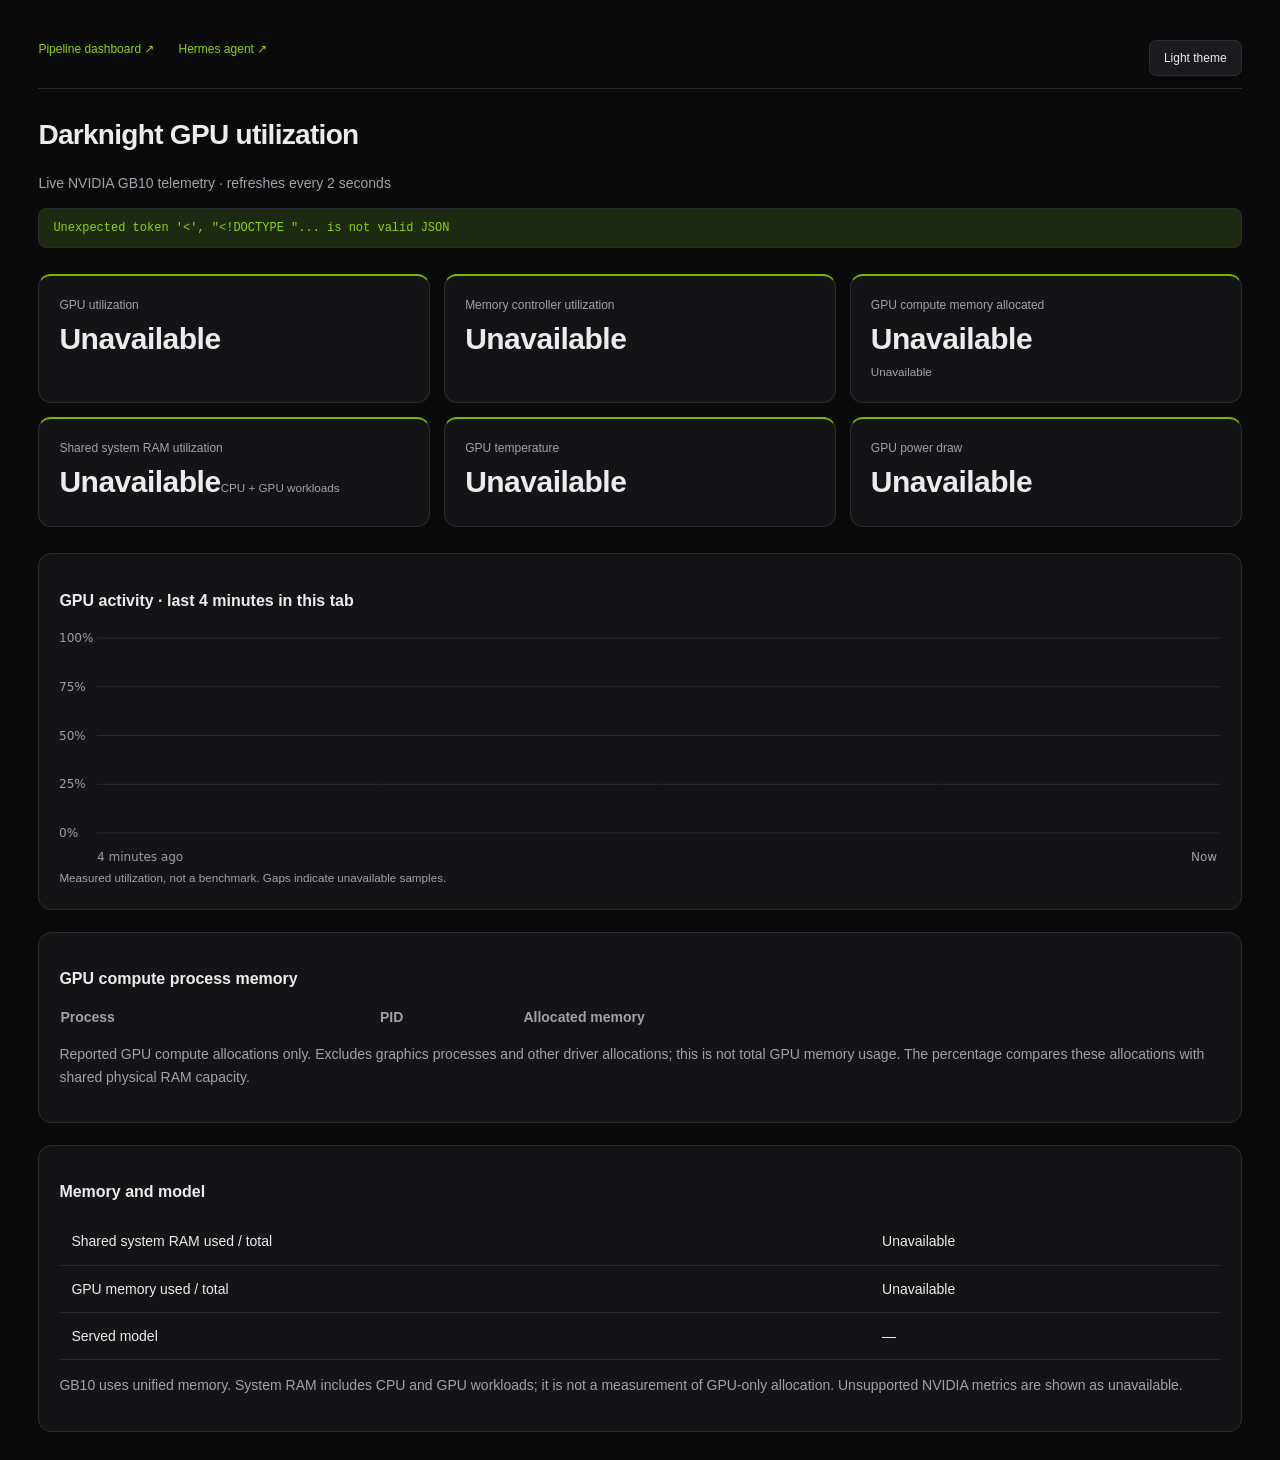
==== agent_interface/dashboard/gpu.html @ 987111ee "Add researcher agent interface with Hermes tools and GPU dashboard" ====
<!doctype html><html lang="en"><head><meta charset="utf-8"><meta name="viewport" content="width=device-width,initial-scale=1"><title>GPU utilization · Darknight</title><style>
*{box-sizing:border-box}body{background:#0c111b;color:#e8edf6;font:15px/1.6 system-ui;margin:0;padding:36px 5vw}main{max-width:1200px;margin:auto}a{color:#8ce6bf;margin-right:20px}h1{font-size:34px;margin:8px 0}p,small{color:#9aaac0}.grid{display:grid;grid-template-columns:repeat(3,1fr);gap:16px;margin:26px 0}.card{background:#141d2c;border:1px solid #283449;border-radius:14px;padding:22px}.card span{display:block;color:#9aaac0;font-size:12px}.card strong{font-size:30px}.chart{margin:22px 0}canvas{width:100%;height:240px;display:block}.error{color:#ffaaaa}table{border-collapse:collapse;width:100%}td{border-bottom:1px solid #283449;padding:12px}h2{font-size:17px}@media(max-width:700px){.grid{grid-template-columns:1fr 1fr}.card{padding:14px}}
</style><!-- photon-theme:start --><style>
/* Adapted palette from pastorsj/market-analysis-claw-demo ui/src/app/globals.css.
 * Copyright (c) 2025-2026 NVIDIA CORPORATION & AFFILIATES.
 * SPDX-License-Identifier: Apache-2.0
 * Photon Lab adaptations: standalone controls, scientific panels, responsive layout.
 */
:root{
 color-scheme:dark;--bg:#0a0a0b;--card:#141417;--line:#2a2a31;--muted:#a1a1aa;--text:#ececee;--mint:#8fd400;
 --brand:#76b900;--sunken:#08080a;--overlay:#1b1b1f;--tint:#1e2912;--warning-bg:#302815;--warning-text:#f0cd6a;
 --danger:#ff8c91;--font-mono:ui-monospace,SFMono-Regular,Consolas,monospace;
}
:root[data-theme="light"]{
 color-scheme:light;--bg:#f7f7f8;--card:#fff;--line:#dcdce1;--muted:#62626a;--text:#16161a;--mint:#4e8500;
 --sunken:#ededf0;--overlay:#efeff1;--tint:#edf5df;--warning-bg:#fff4d6;--warning-text:#715300;--danger:#b4232c;
}
body{background:var(--bg);color:var(--text);font-family:Inter,Arial,system-ui,sans-serif;font-size:14px;-webkit-font-smoothing:antialiased}
header{background:var(--bg);border-bottom:1px solid var(--line);min-height:64px;padding:14px 3vw;gap:16px}
.logo{font-size:19px;font-weight:650;letter-spacing:-.5px}.logo b{color:var(--brand)}
.badge{background:var(--tint);border-color:var(--line);color:var(--mint);font-size:10px;letter-spacing:.04em}
main{max-width:1680px;padding:28px 3vw}
h1,.chat-only h1{font-size:28px;font-weight:650;letter-spacing:-.7px;margin:7px 0}
h2{font-size:16px;font-weight:650}h3{font-size:13px}
p,small,label,th,footer{color:var(--muted)}
.eyebrow{font:600 10px/1.4 var(--font-mono);letter-spacing:.16em;color:var(--mint)}
.layout{grid-template-columns:minmax(0,1fr) 380px;gap:20px}
.card{background:var(--card);border:1px solid var(--line);border-radius:13px;padding:20px;box-shadow:none}
.metric{background:var(--sunken);border:1px solid var(--line);border-radius:9px}
.metric strong,.grid .card strong{font-variant-numeric:tabular-nums;font-weight:600;letter-spacing:-.5px}
.metric span,.grid .card span{color:var(--muted)}
button{background:var(--brand);color:#102000;border:1px solid transparent;border-radius:7px;padding:10px 14px}
button:hover:not(:disabled){background:#8acb10}
button.secondary,.tabs button{background:var(--overlay);color:var(--text);border:1px solid var(--line)}
button.secondary:hover:not(:disabled),.tabs button:hover{background:var(--tint);border-color:var(--mint)}
.tabs button.active{background:var(--tint);color:var(--mint);border-color:var(--mint)}
button:disabled{opacity:.45}
select,input,textarea{background:var(--sunken);color:var(--text);border:1px solid var(--line);border-radius:8px}
textarea:focus{border-color:var(--brand)}
:focus-visible{outline:2px solid var(--mint);outline-offset:3px}
a{color:var(--mint);text-underline-offset:4px}
.page-links,body.gpu-page nav{border-bottom:1px solid var(--line);padding:12px 0;margin:0 0 24px;gap:24px;display:flex;flex-wrap:wrap}
.page-links a,body.gpu-page nav a{font-size:12px;text-decoration:none;padding-bottom:6px;margin-right:0}
a[aria-current="page"]{color:var(--text);border-bottom:2px solid var(--brand)}
.stage{border-color:var(--line);color:var(--muted)}.stage strong{color:var(--text)}
.stage.complete{border-color:var(--brand)}.stage.running{border-color:#e8b500}
.figure{background:var(--sunken);border:1px solid var(--line)}
.notice{background:var(--warning-bg);color:var(--warning-text);border-color:#e8b500}
.message{background:var(--sunken);color:var(--text);border:1px solid var(--line);border-radius:10px;line-height:1.65}
.message.user{background:var(--tint);border:1px solid color-mix(in srgb,var(--brand) 42%,var(--line))}
.activity{color:var(--mint);border-color:var(--brand);font-family:var(--font-mono);background:var(--tint);border-radius:0 8px 8px 0}
.error{color:var(--danger)}pre{color:var(--muted)}th,td{border-color:var(--line)}
.sample-prompts .prompt{font-size:11px;line-height:1.4}
.theme-toggle{margin-left:auto;white-space:nowrap;background:var(--overlay);color:var(--text);border:1px solid var(--line);font-size:12px}
body.gpu-page{padding:0}body.gpu-page main{max-width:1440px;margin:auto}
body.gpu-page .grid{gap:14px}body.gpu-page .grid .card{border-top:2px solid var(--brand)}
body.gpu-page #status{font:12px var(--font-mono);color:var(--mint);padding:12px 14px;background:var(--tint);border:1px solid var(--line);border-radius:8px}
body.gpu-page .chart{margin-top:20px}
@media(max-width:1100px){.layout{grid-template-columns:minmax(0,1fr) 330px}.metrics{grid-template-columns:repeat(2,1fr)}}
@media(max-width:900px){.layout{grid-template-columns:1fr}}
@media(max-width:600px){header{flex-wrap:wrap}main{padding:20px 16px}h1,.chat-only h1{font-size:24px}.card{padding:15px}.page-links{gap:14px}.grid .card strong{font-size:24px}body.gpu-page td{overflow-wrap:anywhere}body.gpu-page table{table-layout:fixed;font-size:12px}}

</style><script>
(()=>{
 const root=document.documentElement;
 try{root.dataset.theme=localStorage.getItem('photon-theme')||'dark'}catch{root.dataset.theme='dark'}
 document.addEventListener('DOMContentLoaded',()=>{
  const button=document.createElement('button');
  button.type='button';button.className='theme-toggle';
  function update(){button.textContent=root.dataset.theme==='light'?'Dark theme':'Light theme';button.setAttribute('aria-label','Switch to '+button.textContent.toLowerCase())}
  button.onclick=()=>{root.dataset.theme=root.dataset.theme==='light'?'dark':'light';try{localStorage.setItem('photon-theme',root.dataset.theme)}catch{}update();window.dispatchEvent(new Event('resize'))};
  (document.querySelector('header')||document.querySelector('nav')).append(button);update();
  document.querySelectorAll('nav a').forEach(a=>{if(new URL(a.href).pathname===location.pathname)a.setAttribute('aria-current','page')});
 });
})();

</script><!-- photon-theme:end --></head><body class="gpu-page"><main><nav><a href="/" target="_blank">Pipeline dashboard ↗</a><a href="/hermes" target="_blank">Hermes agent ↗</a></nav><h1>Darknight GPU utilization</h1><p>Live NVIDIA GB10 telemetry · refreshes every 2 seconds</p><div id="status" role="status">Connecting…</div><div class="grid"><div class="card"><span>GPU utilization</span><strong id="util">—</strong></div><div class="card"><span>Memory controller utilization</span><strong id="memutil">—</strong></div><div class="card"><span>GPU compute memory allocated</span><strong id="compute">—</strong><small id="computepercent" style="display:block"></small></div><div class="card"><span>Shared system RAM utilization</span><strong id="rampercent">—</strong><small>CPU + GPU workloads</small></div><div class="card"><span>GPU temperature</span><strong id="temp">—</strong></div><div class="card"><span>GPU power draw</span><strong id="power">—</strong></div></div><div class="card chart"><h2>GPU activity · last 4 minutes in this tab</h2><canvas id="chart" aria-label="GPU utilization chart, 0 to 100 percent"></canvas><small>Measured utilization, not a benchmark. Gaps indicate unavailable samples.</small></div><div class="card" style="margin-bottom:22px"><h2>GPU compute process memory</h2><table><thead><tr><th style="text-align:left">Process</th><th style="text-align:left">PID</th><th style="text-align:left">Allocated memory</th></tr></thead><tbody id="processes"></tbody></table><p>Reported GPU compute allocations only. Excludes graphics processes and other driver allocations; this is not total GPU memory usage. The percentage compares these allocations with shared physical RAM capacity.</p></div><div class="card"><h2>Memory and model</h2><table><tr><td>Shared system RAM used / total</td><td id="ram">—</td></tr><tr><td>GPU memory used / total</td><td id="gpumem">—</td></tr><tr><td>Served model</td><td id="model">—</td></tr></table><p>GB10 uses unified memory. System RAM includes CPU and GPU workloads; it is not a measurement of GPU-only allocation. Unsupported NVIDIA metrics are shown as unavailable.</p></div></main><script>
const $=id=>document.getElementById(id);let samples=[],busy=false;const fmt=(v,suffix='',digits=0)=>v===null||v===undefined?'Unavailable':v.toFixed(digits)+suffix;
function draw(){let c=$('chart'),d=devicePixelRatio||1,w=c.clientWidth,h=240;c.width=w*d;c.height=h*d;let x=c.getContext('2d');x.scale(d,d);x.font='12px system-ui';for(let p of [0,25,50,75,100]){let y=12+(100-p)/100*195;x.strokeStyle=getComputedStyle(document.documentElement).getPropertyValue('--line').trim();x.beginPath();x.moveTo(38,y);x.lineTo(w,y);x.stroke();x.fillStyle=getComputedStyle(document.documentElement).getPropertyValue('--muted').trim();x.fillText(p+'%',0,y+4)}x.strokeStyle=getComputedStyle(document.documentElement).getPropertyValue('--mint').trim();x.lineWidth=2;x.beginPath();let pen=false;for(let i=0;i<samples.length;i++){let s=samples[i];if(s.value===null){pen=false;continue}let px=38+(s.time-(Date.now()-240000))/240000*(w-42),py=12+(100-s.value)/100*195;if(pen)x.lineTo(px,py);else x.moveTo(px,py);pen=true}x.stroke();x.fillStyle=getComputedStyle(document.documentElement).getPropertyValue('--muted').trim();x.fillText('4 minutes ago',38,235);x.fillText('Now',w-30,235)}
async function refresh(){if(busy)return;busy=true;try{let [r,m]=await Promise.all([fetch('/api/gpu').then(r=>r.json()),fetch('/api/models').then(r=>r.json())]);if(r.error)throw Error(r.error);let g=r.gpus[0];if(!g)throw Error('No GPU returned');$('status').textContent=g.name+' · updated '+new Date(r.timestamp*1000).toLocaleTimeString();$('status').className='';$('util').textContent=fmt(g.utilization,'%');$('memutil').textContent=fmt(g.memory_utilization,'%');$('compute').textContent=fmt(r.compute_memory_used_gib,' GiB',1);$('computepercent').textContent=r.compute_memory_used_gib==null?'Allocation telemetry unavailable':fmt(r.compute_memory_used_gib/r.system_ram_total_gib*100,'% of shared RAM capacity',1);$('rampercent').textContent=fmt(r.system_ram_used_gib/r.system_ram_total_gib*100,'%',1);$('processes').replaceChildren();for(const p of r.compute_processes||[]){const tr=document.createElement('tr');for(const value of [p.name,p.pid,fmt(p.memory_mib==null?null:p.memory_mib/1024,' GiB',2)]){const td=document.createElement('td');td.textContent=value;tr.append(td)}$('processes').append(tr)}if(!r.compute_processes?.length){const tr=document.createElement('tr'),td=document.createElement('td');td.colSpan=3;td.textContent=r.compute_memory_used_gib==null?'Process telemetry unavailable':'No active GPU compute processes';tr.append(td);$('processes').append(tr)}$('temp').textContent=fmt(g.temperature,'°C');$('power').textContent=fmt(g.power,' W',1);$('ram').textContent=fmt(r.system_ram_used_gib,'',1)+' / '+fmt(r.system_ram_total_gib,' GiB',1);$('gpumem').textContent=g.memory_used_mib===null||g.memory_total_mib===null?'Unavailable on this GPU':fmt(g.memory_used_mib,'')+' / '+fmt(g.memory_total_mib,' MiB');$('model').textContent=m.served_model||m.message||'Offline';samples.push({time:r.timestamp*1000,value:g.utilization});samples=samples.filter(s=>s.time>Date.now()-240000);draw()}catch(e){$('status').textContent=e.message;$('status').className='error';for(const id of ['util','memutil','compute','computepercent','rampercent','temp','power','ram','gpumem'])$(id).textContent='Unavailable';$('processes').replaceChildren();samples.push({time:Date.now(),value:null});draw()}finally{busy=false}}
refresh();setInterval(refresh,2000);window.addEventListener('resize',draw);
</script></body></html>
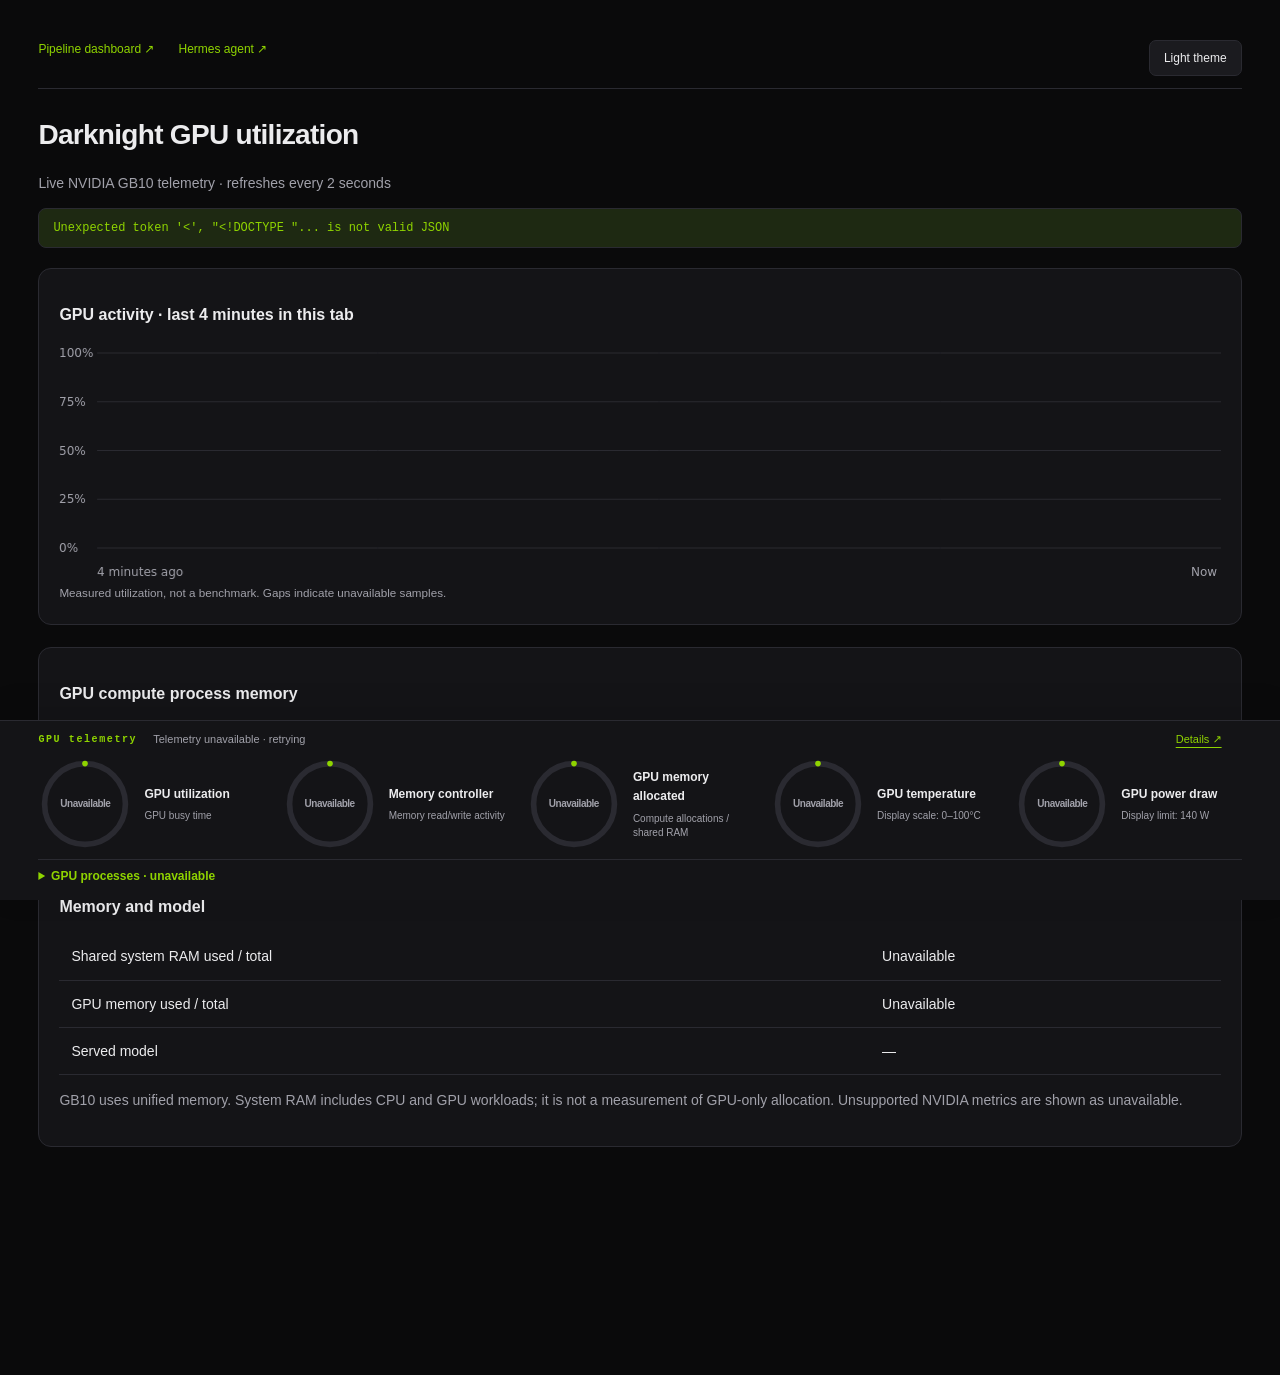
==== commit e6d57063: "Add live GPU telemetry dials and process memory details" ====
--- a/agent_interface/dashboard/gpu.html
+++ b/agent_interface/dashboard/gpu.html
@@ -60,6 +60,36 @@
 @media(max-width:900px){.layout{grid-template-columns:1fr}}
 @media(max-width:600px){header{flex-wrap:wrap}main{padding:20px 16px}h1,.chat-only h1{font-size:24px}.card{padding:15px}.page-links{gap:14px}.grid .card strong{font-size:24px}body.gpu-page td{overflow-wrap:anywhere}body.gpu-page table{table-layout:fixed;font-size:12px}}
 
+/* Persistent instrument bar; reserve space so it never covers page controls. */
+body.has-telemetry{padding-bottom:196px}
+.telemetry-bar{position:fixed;z-index:20;bottom:0;left:0;right:0;background:var(--card);border-top:1px solid var(--line);padding:10px 3vw 14px;box-shadow:0 -8px 30px #0002}
+.telemetry-heading{display:flex;align-items:center;gap:16px;margin-bottom:8px}
+.telemetry-heading a{margin-left:auto;font-size:11px}
+.telemetry-state{font-size:11px;color:var(--muted)}
+.telemetry-dials{display:grid;grid-template-columns:repeat(5,minmax(0,1fr));gap:18px;max-width:1600px;margin:auto}
+.telemetry-item{display:flex;align-items:center;gap:12px;min-width:0}
+.telemetry-ring{position:relative;width:94px;height:94px;flex:0 0 94px;display:grid;place-items:center}
+.telemetry-ring svg{position:absolute;inset:0;width:100%;height:100%;transform:rotate(-90deg)}
+.telemetry-ring circle{fill:none;stroke-width:6}
+.dial-track{stroke:var(--line)}.dial-fill{stroke:var(--mint);stroke-linecap:round;stroke-dasharray:0 100;transition:stroke-dasharray .5s ease}
+.telemetry-ring strong{font-size:16px;font-weight:600;letter-spacing:-.5px;font-variant-numeric:tabular-nums}
+.dial-caption b{display:block;font-size:12px;color:var(--text);font-weight:600}
+.dial-caption small{display:block;font-size:10px;line-height:1.4;margin-top:5px;color:var(--muted)}
+.telemetry-item.unavailable strong{font-size:10px;color:var(--muted)}
+body.gpu-page .grid{display:none}
+@media(max-width:1250px){.telemetry-item{flex-direction:column;gap:3px;text-align:center}.telemetry-ring{width:80px;height:80px;flex-basis:80px}.telemetry-dials{gap:10px}.dial-caption small{margin-top:2px}}
+@media(max-width:650px){body.has-telemetry{padding-bottom:204px}.telemetry-dials{display:flex;overflow-x:auto;padding-bottom:6px;scroll-snap-type:x proximity}.telemetry-item{min-width:135px;scroll-snap-align:start}.telemetry-heading{gap:8px}.telemetry-state{font-size:9px}.telemetry-heading .eyebrow{font-size:9px}.telemetry-bar{padding:8px 12px}.telemetry-ring{width:76px;height:76px;flex-basis:76px}}
+@media(prefers-reduced-motion:reduce){.dial-fill{transition:none}}
+
+.telemetry-processes{margin-top:8px;border-top:1px solid var(--line);padding-top:7px;font-size:12px}
+.telemetry-processes summary{cursor:pointer;color:var(--mint);font-weight:600}
+.telemetry-process-scroll{max-height:180px;overflow:auto;margin-top:8px}
+.telemetry-processes table{width:100%;font-size:12px;border-collapse:collapse}
+.telemetry-processes th,.telemetry-processes td{padding:7px 10px;text-align:left;overflow-wrap:anywhere}
+.telemetry-processes td:first-child{font-family:var(--font-mono)}
+.telemetry-processes>small{font-size:10px}
+@media(max-width:650px){.telemetry-processes table{min-width:480px}}
+
 </style><script>
 (()=>{
  const root=document.documentElement;
@@ -74,6 +104,61 @@
  });
 })();
 
+(()=>{
+ document.addEventListener('DOMContentLoaded',()=>{
+  const bar=document.createElement('section');bar.className='telemetry-bar';bar.setAttribute('aria-label','Live GPU telemetry');
+  bar.innerHTML='<div class="telemetry-heading"><span class="eyebrow">GPU telemetry</span><span class="telemetry-state" role="status">Connecting…</span><a href="/gpu">Details ↗</a></div><div class="telemetry-dials"></div>';
+  const definitions=[['GPU utilization','GPU busy time'],['Memory controller','Memory read/write activity'],['GPU memory allocated','Compute allocations / shared RAM'],['GPU temperature','Display scale: 0–100°C'],['GPU power draw','Display limit: 140 W']];
+  const dials=definitions.map(([label,note])=>{
+   const d=document.createElement('div');d.className='telemetry-item';
+   d.innerHTML='<div class="telemetry-ring" role="img"><svg viewBox="0 0 100 100" aria-hidden="true"><circle class="dial-track" cx="50" cy="50" r="43"/><circle class="dial-fill" cx="50" cy="50" r="43" pathLength="100"/></svg><strong>—</strong></div><div class="dial-caption"><b></b><small></small></div>';
+   d.querySelector('b').textContent=label;d.querySelector('small').textContent=note;bar.querySelector('.telemetry-dials').append(d);return d;
+  });
+  document.body.append(bar);document.body.classList.add('has-telemetry');
+  const details=document.createElement('details');details.className='telemetry-processes';
+  details.innerHTML='<summary>GPU processes · loading…</summary><div class="telemetry-process-scroll"><table><thead><tr><th>Process</th><th>PID</th><th>Type</th><th>GPU memory</th></tr></thead><tbody></tbody></table></div><small>Reported process allocations include compute and graphics. They do not represent all driver or shared-system memory.</small>';
+  bar.append(details);
+  new ResizeObserver(()=>{document.body.style.paddingBottom=(Math.ceil(bar.getBoundingClientRect().height)+20)+'px'}).observe(bar);
+  function renderProcesses(processes){
+   const tbody=details.querySelector('tbody');tbody.replaceChildren();
+   details.querySelector('summary').textContent=Array.isArray(processes)?'GPU processes · '+processes.length+' · show details':'GPU processes · unavailable';
+   if(!Array.isArray(processes)||!processes.length){const tr=document.createElement('tr'),td=document.createElement('td');td.colSpan=4;td.textContent=Array.isArray(processes)?'No active GPU processes':'Process telemetry unavailable';tr.append(td);tbody.append(tr);return}
+   for(const p of processes){const tr=document.createElement('tr');const kind={C:'Compute',G:'Graphics','C+G':'Compute + graphics'}[p.type]||p.type;
+    const memory=typeof p.memory_mib==='number'?(p.memory_mib>=1024?(p.memory_mib/1024).toFixed(2)+' GiB':p.memory_mib.toFixed(0)+' MiB'):'Unavailable';
+    for(const value of [p.name,p.pid,kind,memory]){const td=document.createElement('td');td.textContent=value;tr.append(td)}tbody.append(tr)
+   }
+  }
+  const status=bar.querySelector('.telemetry-state');let busy=false;
+  function set(index,value,unit,percent,note){
+   const d=dials[index],valid=typeof value==='number'&&Number.isFinite(value);
+   const text=valid?value.toFixed(index===2||index===4?1:0)+unit:'Unavailable';
+   d.querySelector('strong').textContent=text;
+   const ring=d.querySelector('.telemetry-ring');ring.setAttribute('aria-label',definitions[index][0]+': '+text+'. '+(note||definitions[index][1]));
+   d.querySelector('.dial-fill').style.strokeDasharray=valid&&Number.isFinite(percent)?Math.max(0,Math.min(100,percent))+' 100':'0 100';
+   d.classList.toggle('unavailable',!valid);
+   d.querySelector('small').textContent=note||definitions[index][1];
+  }
+  async function refresh(){
+   if(busy)return;busy=true;
+   try{
+    const response=await fetch('/api/gpu',{cache:'no-store'});if(!response.ok)throw Error('Telemetry unavailable');
+    const r=await response.json(),g=r.gpus?.[0];if(r.error||!g)throw Error('Telemetry unavailable');
+    renderProcesses(r.gpu_processes);
+    set(0,g.utilization,'%',g.utilization);set(1,g.memory_utilization,'%',g.memory_utilization);
+    const direct=Number.isFinite(g.memory_used_mib)&&g.memory_total_mib>0;
+    const used=direct?g.memory_used_mib/1024:r.compute_memory_used_gib,total=direct?g.memory_total_mib/1024:r.system_ram_total_gib;
+    set(2,used,' GiB',typeof used==='number'&&total>0?used/total*100:NaN,
+     direct?'GPU memory used / total':(typeof used==='number'&&total>0?(used/total*100).toFixed(1)+'% shared RAM · compute only':'Compute allocations unavailable'));
+    set(3,g.temperature,'°C',g.temperature);
+    set(4,g.power,' W',typeof g.power==='number'?g.power/140*100:NaN,'Limit: 140 W'+(typeof g.power==='number'?' · '+(g.power/140*100).toFixed(1)+'%':''));
+    status.textContent=g.name+' · '+new Date(r.timestamp*1000).toLocaleTimeString();status.classList.remove('error');
+   }catch{renderProcesses(null);dials.forEach((_,i)=>set(i,null,'',NaN));status.textContent='Telemetry unavailable · retrying';status.classList.add('error')}
+   finally{busy=false}
+  }
+  refresh();setInterval(refresh,2000);
+ });
+})();
+
 </script><!-- photon-theme:end --></head><body class="gpu-page"><main><nav><a href="/" target="_blank">Pipeline dashboard ↗</a><a href="/hermes" target="_blank">Hermes agent ↗</a></nav><h1>Darknight GPU utilization</h1><p>Live NVIDIA GB10 telemetry · refreshes every 2 seconds</p><div id="status" role="status">Connecting…</div><div class="grid"><div class="card"><span>GPU utilization</span><strong id="util">—</strong></div><div class="card"><span>Memory controller utilization</span><strong id="memutil">—</strong></div><div class="card"><span>GPU compute memory allocated</span><strong id="compute">—</strong><small id="computepercent" style="display:block"></small></div><div class="card"><span>Shared system RAM utilization</span><strong id="rampercent">—</strong><small>CPU + GPU workloads</small></div><div class="card"><span>GPU temperature</span><strong id="temp">—</strong></div><div class="card"><span>GPU power draw</span><strong id="power">—</strong></div></div><div class="card chart"><h2>GPU activity · last 4 minutes in this tab</h2><canvas id="chart" aria-label="GPU utilization chart, 0 to 100 percent"></canvas><small>Measured utilization, not a benchmark. Gaps indicate unavailable samples.</small></div><div class="card" style="margin-bottom:22px"><h2>GPU compute process memory</h2><table><thead><tr><th style="text-align:left">Process</th><th style="text-align:left">PID</th><th style="text-align:left">Allocated memory</th></tr></thead><tbody id="processes"></tbody></table><p>Reported GPU compute allocations only. Excludes graphics processes and other driver allocations; this is not total GPU memory usage. The percentage compares these allocations with shared physical RAM capacity.</p></div><div class="card"><h2>Memory and model</h2><table><tr><td>Shared system RAM used / total</td><td id="ram">—</td></tr><tr><td>GPU memory used / total</td><td id="gpumem">—</td></tr><tr><td>Served model</td><td id="model">—</td></tr></table><p>GB10 uses unified memory. System RAM includes CPU and GPU workloads; it is not a measurement of GPU-only allocation. Unsupported NVIDIA metrics are shown as unavailable.</p></div></main><script>
 const $=id=>document.getElementById(id);let samples=[],busy=false;const fmt=(v,suffix='',digits=0)=>v===null||v===undefined?'Unavailable':v.toFixed(digits)+suffix;
 function draw(){let c=$('chart'),d=devicePixelRatio||1,w=c.clientWidth,h=240;c.width=w*d;c.height=h*d;let x=c.getContext('2d');x.scale(d,d);x.font='12px system-ui';for(let p of [0,25,50,75,100]){let y=12+(100-p)/100*195;x.strokeStyle=getComputedStyle(document.documentElement).getPropertyValue('--line').trim();x.beginPath();x.moveTo(38,y);x.lineTo(w,y);x.stroke();x.fillStyle=getComputedStyle(document.documentElement).getPropertyValue('--muted').trim();x.fillText(p+'%',0,y+4)}x.strokeStyle=getComputedStyle(document.documentElement).getPropertyValue('--mint').trim();x.lineWidth=2;x.beginPath();let pen=false;for(let i=0;i<samples.length;i++){let s=samples[i];if(s.value===null){pen=false;continue}let px=38+(s.time-(Date.now()-240000))/240000*(w-42),py=12+(100-s.value)/100*195;if(pen)x.lineTo(px,py);else x.moveTo(px,py);pen=true}x.stroke();x.fillStyle=getComputedStyle(document.documentElement).getPropertyValue('--muted').trim();x.fillText('4 minutes ago',38,235);x.fillText('Now',w-30,235)}
